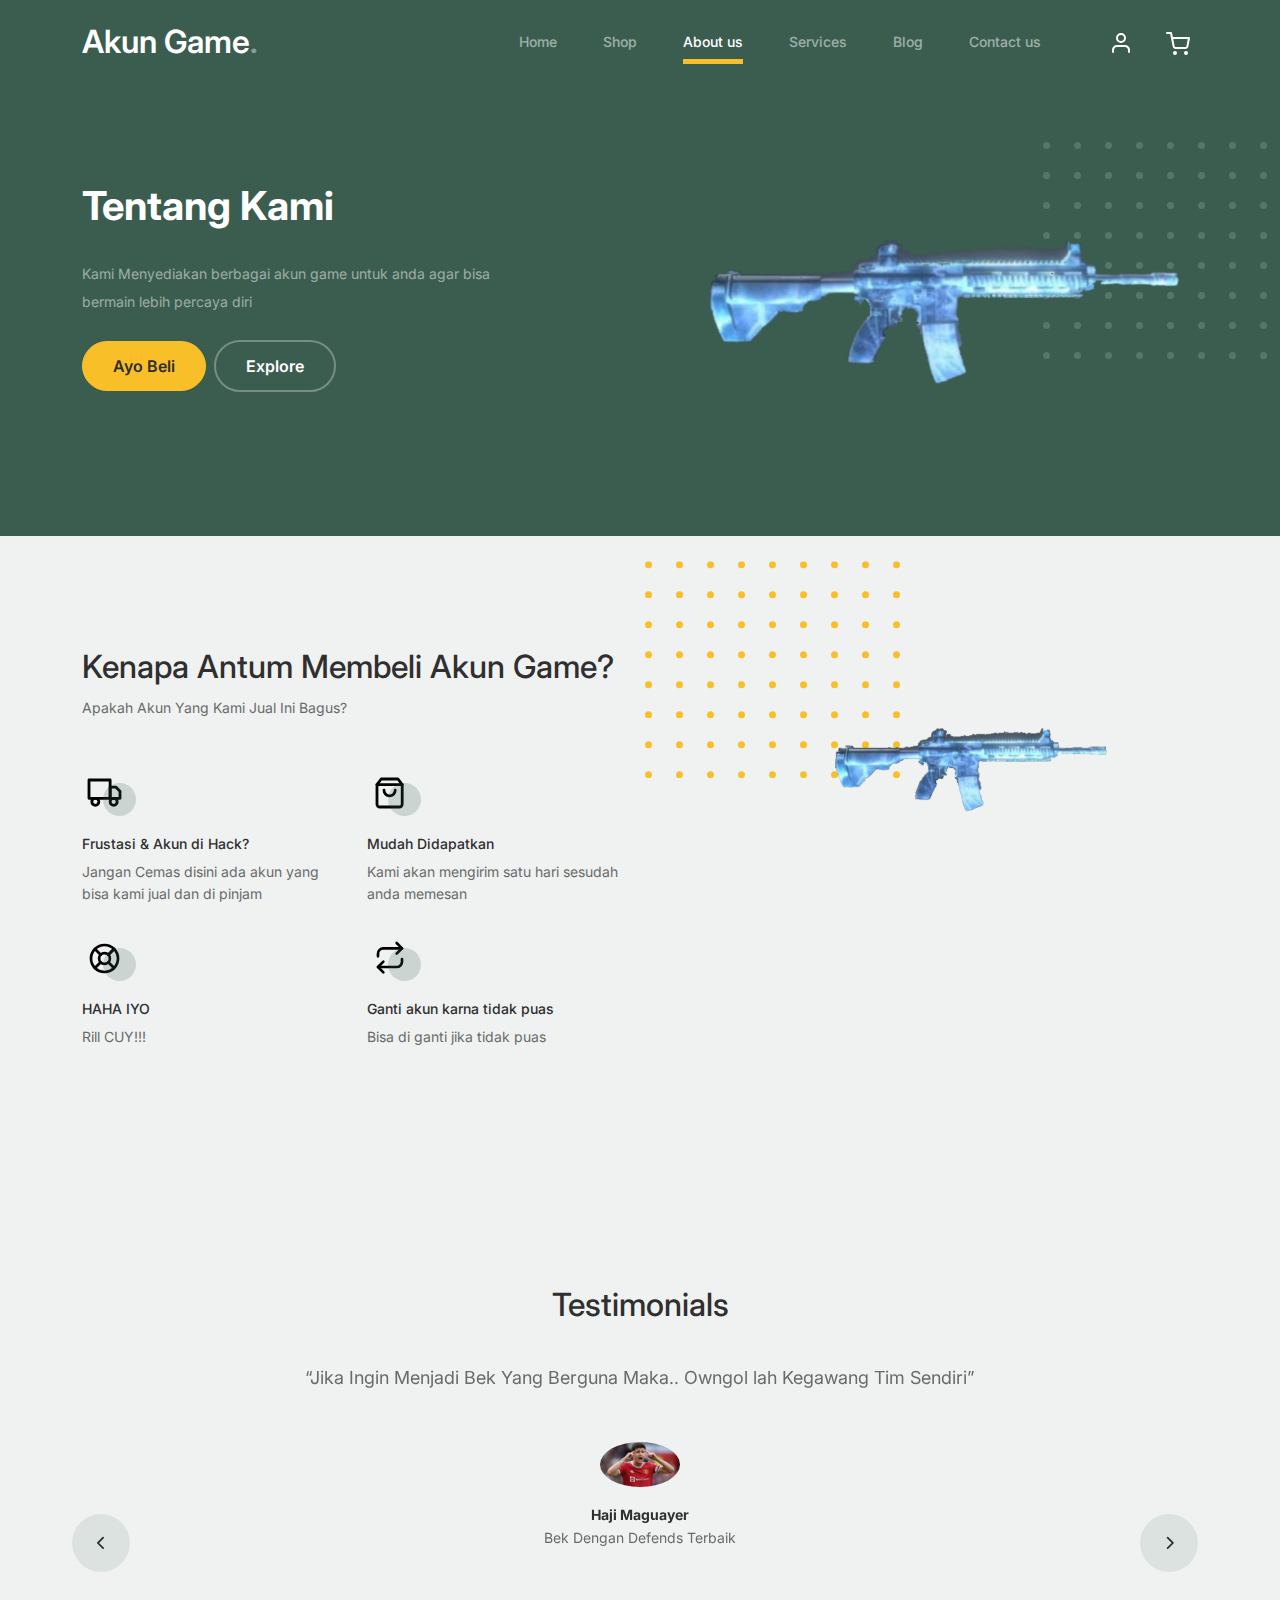
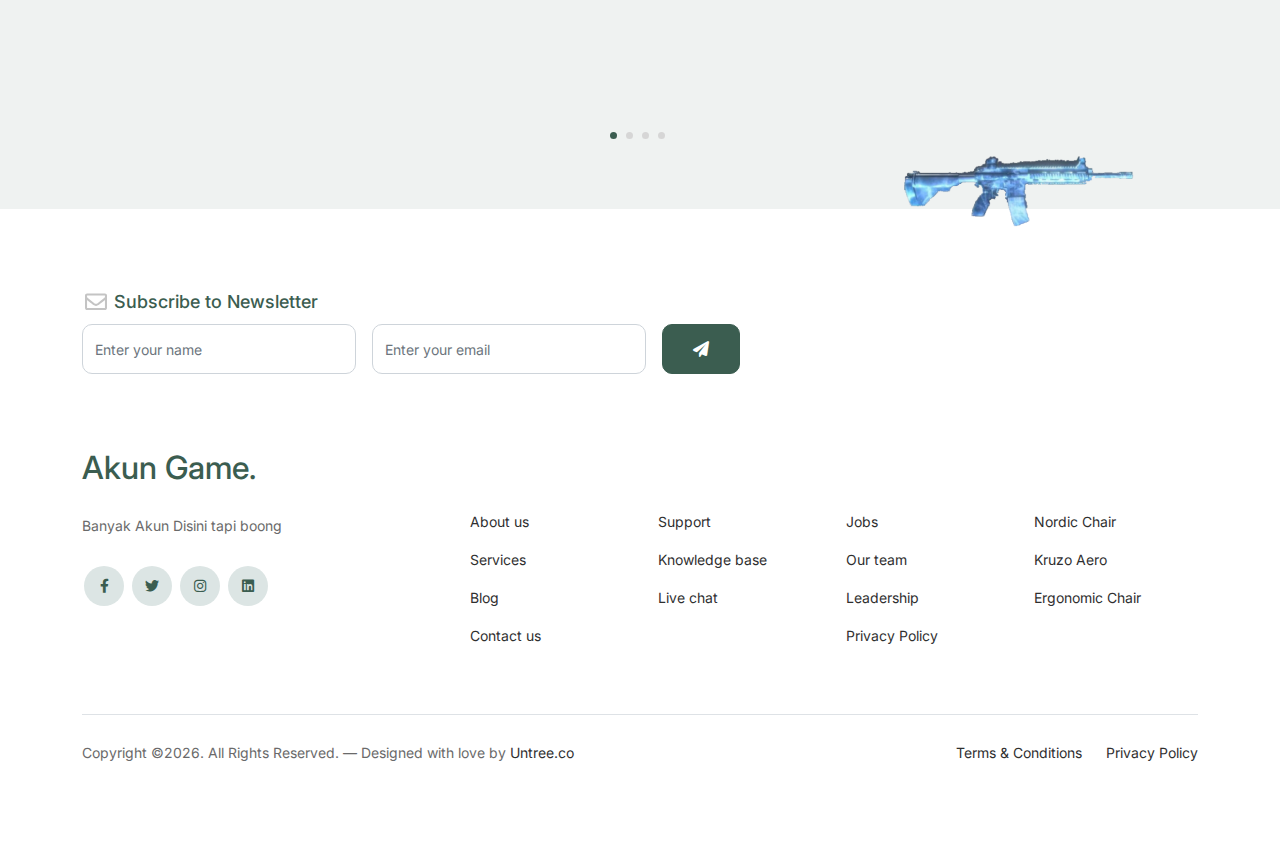
==== about.html @ 48ae6e5d "first commit" ====
<!-- /*
* Bootstrap 5
* Template Name: Furni
* Template Author: Untree.co
* Template URI: https://untree.co/
* License: https://creativecommons.org/licenses/by/3.0/
*/ -->
<!doctype html>
<html lang="en">
<head>
  <meta charset="utf-8">
  <meta name="viewport" content="width=device-width, initial-scale=1, shrink-to-fit=no">
  <meta name="author" content="Untree.co">
  <link rel="shortcut icon" href="Untitled-1.png">

  <meta name="description" content="" />
  <meta name="keywords" content="bootstrap, bootstrap4" />

		<!-- Bootstrap CSS -->
		<link href="css/bootstrap.min.css" rel="stylesheet">
		<link href="https://cdnjs.cloudflare.com/ajax/libs/font-awesome/6.0.0-beta3/css/all.min.css" rel="stylesheet">
		<link href="css/tiny-slider.css" rel="stylesheet">
		<link href="css/style.css" rel="stylesheet">
		<title>Banyak AKun DIsini</title>
	</head>

	<body>

		<!-- Start Header/Navigation -->
		<nav class="custom-navbar navbar navbar navbar-expand-md navbar-dark bg-dark" arial-label="Furni navigation bar">

			<div class="container">
				<a class="navbar-brand" href="index.html">Akun Game<span>.</span></a>

				<button class="navbar-toggler" type="button" data-bs-toggle="collapse" data-bs-target="#navbarsFurni" aria-controls="navbarsFurni" aria-expanded="false" aria-label="Toggle navigation">
					<span class="navbar-toggler-icon"></span>
				</button>

				<div class="collapse navbar-collapse" id="navbarsFurni">
					<ul class="custom-navbar-nav navbar-nav ms-auto mb-2 mb-md-0">
						<li class="nav-item ">
							<a class="nav-link" href="index.html">Home</a>
						</li>
						<li><a class="nav-link" href="shop.html">Shop</a></li>
						<li class="active"><a class="nav-link" href="about.html">About us</a></li>
						<li><a class="nav-link" href="services.html">Services</a></li>
						<li><a class="nav-link" href="blog.html">Blog</a></li>
						<li><a class="nav-link" href="contact.html">Contact us</a></li>
					</ul>

					<ul class="custom-navbar-cta navbar-nav mb-2 mb-md-0 ms-5">
						<li><a class="nav-link" href="#"><img src="images/user.svg"></a></li>
						<li><a class="nav-link" href="cart.html"><img src="images/cart.svg"></a></li>
					</ul>
				</div>
			</div>
				
		</nav>
		<!-- End Header/Navigation -->

		<!-- Start Hero Section -->
			<div class="hero">
				<div class="container">
					<div class="row justify-content-between">
						<div class="col-lg-5">
							<div class="intro-excerpt">
								<h1>Tentang Kami</h1>
								<p class="mb-4">Kami Menyediakan berbagai akun game untuk anda agar bisa bermain lebih percaya diri</p>
								<p><a href="" class="btn btn-secondary me-2">Ayo Beli</a><a href="#" class="btn btn-white-outline">Explore</a></p>
							</div>
						</div>
						<div class="col-lg-7">
							<div class="hero-img-wrap">
								<img src="images/Untitled-1.png" class="img-fluid">
							</div>
						</div>
					</div>
				</div>
			</div>
		<!-- End Hero Section -->

		<!-- Start Why Choose Us Section -->
		<div class="why-choose-section">
			<div class="container">
				<div class="row justify-content-between">
					<div class="col-lg-6">
						<h2 class="section-title">Kenapa Antum Membeli Akun Game?</h2>
						<p>Apakah Akun Yang Kami Jual Ini Bagus?</p>

						<div class="row my-5">
							<div class="col-6 col-md-6">
								<div class="feature">
									<div class="icon">
										<img src="images/truck.svg" alt="Image" class="imf-fluid">
									</div>
									<h3>Frustasi &amp; Akun di Hack?</h3>
									<p>Jangan Cemas disini ada akun yang bisa kami jual dan di pinjam</p>
								</div>
							</div>

							<div class="col-6 col-md-6">
								<div class="feature">
									<div class="icon">
										<img src="images/bag.svg" alt="Image" class="imf-fluid">
									</div>
									<h3>Mudah Didapatkan</h3>
									<p>Kami akan mengirim satu hari sesudah anda memesan</p>
								</div>
							</div>

							<div class="col-6 col-md-6">
								<div class="feature">
									<div class="icon">
										<img src="images/support.svg" alt="Image" class="imf-fluid">
									</div>
									<h3>HAHA IYO</h3>
									<p>Rill CUY!!!</p>
								</div>
							</div>

							<div class="col-6 col-md-6">
								<div class="feature">
									<div class="icon">
										<img src="images/return.svg" alt="Image" class="imf-fluid">
									</div>
									<h3>Ganti akun karna tidak puas</h3>
									<p>Bisa di ganti jika tidak puas</p>
								</div>
							</div>

						</div>
					</div>

					<div class="col-lg-5">
						<div class="img-wrap">
							<img src="images/Untitled-1.png" alt="Image" class="img-fluid">
						</div>
					</div>

				</div>
			</div>
		</div>
		<!-- End Why Choose Us Section -->
		

		<!-- Start Testimonial Slider -->
		<div class="testimonial-section">
			<div class="container">
				<div class="row">
					<div class="col-lg-7 mx-auto text-center">
						<h2 class="section-title">Testimonials</h2>
					</div>
				</div>

				<div class="row justify-content-center">
					<div class="col-lg-12">
						<div class="testimonial-slider-wrap text-center">

							<div id="testimonial-nav">
								<span class="prev" data-controls="prev"><span class="fa fa-chevron-left"></span></span>
								<span class="next" data-controls="next"><span class="fa fa-chevron-right"></span></span>
							</div>

							<div class="testimonial-slider">
								
								<div class="item">
									<div class="row justify-content-center">
										<div class="col-lg-8 mx-auto">

											<div class="testimonial-block text-center">
												<blockquote class="mb-5">
													<p>&ldquo;Jika Ingin Menjadi Bek Yang Berguna Maka.. Owngol lah Kegawang Tim Sendiri&rdquo;</p>
												</blockquote>

												<div class="author-info">
													<div class="author-pic">
														<img src="images/Haji Maguayer.jpg" alt="Maria Jones" class="img-fluid">
													</div>
													<h3 class="font-weight-bold">Haji Maguayer</h3>
													<span class="position d-block mb-3">Bek Dengan Defends Terbaik</span>
												</div>
											</div>

										</div>
									</div>
								</div> 
								<!-- END item -->

								<div class="item">
									<div class="row justify-content-center">
										<div class="col-lg-8 mx-auto">

											<div class="testimonial-block text-center">
												<blockquote class="mb-5">
													<p>&ldquo;Jadi lah Orang&rdquo;</p>
												</blockquote>

												<div class="author-info">
													<div class="author-pic">
														<img src="images/HI.jpg" alt="Maria Jones" class="img-fluid">
													</div>
													<h3 class="font-weight-bold">Rian</h3>
													<span class="position d-block mb-3">Urang Ibat</span>
												</div>
											</div>

										</div>
									</div>
								</div> 
								<!-- END item -->

								<div class="item">
									<div class="row justify-content-center">
										<div class="col-lg-8 mx-auto">

											<div class="testimonial-block text-center">
												<blockquote class="mb-5">
													<p>&ldquo;Turu Lah Jika Ngantuk&rdquo;</p>
												</blockquote>

												<div class="author-info">
													<div class="author-pic">
														<img src="images/GIpar.jpg" alt="Maria Jones" class="img-fluid">
													</div>
													<h3 class="font-weight-bold">Gipar</h3>
													<span class="position d-block mb-3">Jago main Mobile</span>
												</div>
											</div>

										</div>
									</div>
								</div> 
								<!-- END item -->
								
								<div class="item">
									<div class="row justify-content-center">
										<div class="col-lg-8 mx-auto">

											<div class="testimonial-block text-center">
												<blockquote class="mb-5">
													<p>&ldquo;Jika anda di tolak ingatlah orang ini&rdquo;</p>
												</blockquote>

												<div class="author-info">
													<div class="author-pic">
														<img src="images/Haji Hitler.jpg" alt="Maria Jones" class="img-fluid">
													</div>
													<h3 class="font-weight-bold">Hitle*</h3>
													<span class="position d-block mb-3">Penguasa eropa</span>
												</div>
											</div>

										</div>
									</div>
								</div> 
								<!-- END item -->


							</div>

						</div>
					</div>
				</div>
			</div>
		</div>
		<!-- End Testimonial Slider -->

		

		<!-- Start Footer Section -->
		<footer class="footer-section">
			<div class="container relative">

				<div class="sofa-img">
					<img src="images/Untitled-1.png" alt="Image" class="img-fluid">
				</div>

				<div class="row">
					<div class="col-lg-8">
						<div class="subscription-form">
							<h3 class="d-flex align-items-center"><span class="me-1"><img src="images/envelope-outline.svg" alt="Image" class="img-fluid"></span><span>Subscribe to Newsletter</span></h3>

							<form action="#" class="row g-3">
								<div class="col-auto">
									<input type="text" class="form-control" placeholder="Enter your name">
								</div>
								<div class="col-auto">
									<input type="email" class="form-control" placeholder="Enter your email">
								</div>
								<div class="col-auto">
									<button class="btn btn-primary">
										<span class="fa fa-paper-plane"></span>
									</button>
								</div>
							</form>

						</div>
					</div>
				</div>

				<div class="row g-5 mb-5">
					<div class="col-lg-4">
						<div class="mb-4 footer-logo-wrap"><a href="#" class="footer-logo">Akun Game<span>.</span></a></div>
						<p class="mb-4">Banyak Akun Disini tapi boong</p>

						<ul class="list-unstyled custom-social">
							<li><a href="#"><span class="fa fa-brands fa-facebook-f"></span></a></li>
							<li><a href="#"><span class="fa fa-brands fa-twitter"></span></a></li>
							<li><a href="#"><span class="fa fa-brands fa-instagram"></span></a></li>
							<li><a href="#"><span class="fa fa-brands fa-linkedin"></span></a></li>
						</ul>
					</div>

					<div class="col-lg-8">
						<div class="row links-wrap">
							<div class="col-6 col-sm-6 col-md-3">
								<ul class="list-unstyled">
									<li><a href="#">About us</a></li>
									<li><a href="#">Services</a></li>
									<li><a href="#">Blog</a></li>
									<li><a href="#">Contact us</a></li>
								</ul>
							</div>

							<div class="col-6 col-sm-6 col-md-3">
								<ul class="list-unstyled">
									<li><a href="#">Support</a></li>
									<li><a href="#">Knowledge base</a></li>
									<li><a href="#">Live chat</a></li>
								</ul>
							</div>

							<div class="col-6 col-sm-6 col-md-3">
								<ul class="list-unstyled">
									<li><a href="#">Jobs</a></li>
									<li><a href="#">Our team</a></li>
									<li><a href="#">Leadership</a></li>
									<li><a href="#">Privacy Policy</a></li>
								</ul>
							</div>

							<div class="col-6 col-sm-6 col-md-3">
								<ul class="list-unstyled">
									<li><a href="#">Nordic Chair</a></li>
									<li><a href="#">Kruzo Aero</a></li>
									<li><a href="#">Ergonomic Chair</a></li>
								</ul>
							</div>
						</div>
					</div>

				</div>

				<div class="border-top copyright">
					<div class="row pt-4">
						<div class="col-lg-6">
							<p class="mb-2 text-center text-lg-start">Copyright &copy;<script>document.write(new Date().getFullYear());</script>. All Rights Reserved. &mdash; Designed with love by <a href="https://untree.co">Untree.co</a> <!-- License information: https://untree.co/license/ -->
            </p>
						</div>

						<div class="col-lg-6 text-center text-lg-end">
							<ul class="list-unstyled d-inline-flex ms-auto">
								<li class="me-4"><a href="#">Terms &amp; Conditions</a></li>
								<li><a href="#">Privacy Policy</a></li>
							</ul>
						</div>

					</div>
				</div>

			</div>
		</footer>
		<!-- End Footer Section -->	


		<script src="js/bootstrap.bundle.min.js"></script>
		<script src="js/tiny-slider.js"></script>
		<script src="js/custom.js"></script>
	</body>

</html>
---- css/tiny-slider.css ----
.tns-outer{padding:0 !important}.tns-outer [hidden]{display:none !important}.tns-outer [aria-controls],.tns-outer [data-action]{cursor:pointer}.tns-slider{-webkit-transition:all 0s;-moz-transition:all 0s;transition:all 0s}.tns-slider>.tns-item{-webkit-box-sizing:border-box;-moz-box-sizing:border-box;box-sizing:border-box}.tns-horizontal.tns-subpixel{white-space:nowrap}.tns-horizontal.tns-subpixel>.tns-item{display:inline-block;vertical-align:top;white-space:normal}.tns-horizontal.tns-no-subpixel:after{content:'';display:table;clear:both}.tns-horizontal.tns-no-subpixel>.tns-item{float:left}.tns-horizontal.tns-carousel.tns-no-subpixel>.tns-item{margin-right:-100%}.tns-no-calc{position:relative;left:0}.tns-gallery{position:relative;left:0;min-height:1px}.tns-gallery>.tns-item{position:absolute;left:-100%;-webkit-transition:transform 0s, opacity 0s;-moz-transition:transform 0s, opacity 0s;transition:transform 0s, opacity 0s}.tns-gallery>.tns-slide-active{position:relative;left:auto !important}.tns-gallery>.tns-moving{-webkit-transition:all 0.25s;-moz-transition:all 0.25s;transition:all 0.25s}.tns-autowidth{display:inline-block}.tns-lazy-img{-webkit-transition:opacity 0.6s;-moz-transition:opacity 0.6s;transition:opacity 0.6s;opacity:0.6}.tns-lazy-img.tns-complete{opacity:1}.tns-ah{-webkit-transition:height 0s;-moz-transition:height 0s;transition:height 0s}.tns-ovh{overflow:hidden}.tns-visually-hidden{position:absolute;left:-10000em}.tns-transparent{opacity:0;visibility:hidden}.tns-fadeIn{opacity:1;filter:alpha(opacity=100);z-index:0}.tns-normal,.tns-fadeOut{opacity:0;filter:alpha(opacity=0);z-index:-1}.tns-vpfix{white-space:nowrap}.tns-vpfix>div,.tns-vpfix>li{display:inline-block}.tns-t-subp2{margin:0 auto;width:310px;position:relative;height:10px;overflow:hidden}.tns-t-ct{width:2333.3333333%;width:-webkit-calc(100% * 70 / 3);width:-moz-calc(100% * 70 / 3);width:calc(100% * 70 / 3);position:absolute;right:0}.tns-t-ct:after{content:'';display:table;clear:both}.tns-t-ct>div{width:1.4285714%;width:-webkit-calc(100% / 70);width:-moz-calc(100% / 70);width:calc(100% / 70);height:10px;float:left}

/*# sourceMappingURL=sourcemaps/tiny-slider.css.map */
---- css/style.css ----
/*
* Template Name: UntreeStore
* Template Author: Untree.co
* Author URI: https://untree.co/
* License: https://creativecommons.org/licenses/by/3.0/
*/
@import url("https://fonts.googleapis.com/css2?family=Inter:wght@400;500;600;700;800&display=swap");
body {
  overflow-x: hidden;
  position: relative; }

body {
  font-family: "Inter", sans-serif;
  font-weight: 400;
  line-height: 28px;
  color: #6a6a6a;
  font-size: 14px;
  background-color: #eff2f1; }

a {
  text-decoration: none;
  -webkit-transition: .3s all ease;
  -o-transition: .3s all ease;
  transition: .3s all ease;
  color: #2f2f2f;
  text-decoration: underline; }
  a:hover {
    color: #2f2f2f;
    text-decoration: none; }
  a.more {
    font-weight: 600; }

.custom-navbar {
  background: #3b5d50 !important;
  padding-top: 20px;
  padding-bottom: 20px; }
  .custom-navbar .navbar-brand {
    font-size: 32px;
    font-weight: 600; }
    .custom-navbar .navbar-brand > span {
      opacity: .4; }
  .custom-navbar .navbar-toggler {
    border-color: transparent; }
    .custom-navbar .navbar-toggler:active, .custom-navbar .navbar-toggler:focus {
      -webkit-box-shadow: none;
      box-shadow: none;
      outline: none; }
  @media (min-width: 992px) {
    .custom-navbar .custom-navbar-nav li {
      margin-left: 15px;
      margin-right: 15px; } }
  .custom-navbar .custom-navbar-nav li a {
    font-weight: 500;
    color: #ffffff !important;
    opacity: .5;
    -webkit-transition: .3s all ease;
    -o-transition: .3s all ease;
    transition: .3s all ease;
    position: relative; }
    @media (min-width: 768px) {
      .custom-navbar .custom-navbar-nav li a:before {
        content: "";
        position: absolute;
        bottom: 0;
        left: 8px;
        right: 8px;
        background: #f9bf29;
        height: 5px;
        opacity: 1;
        visibility: visible;
        width: 0;
        -webkit-transition: .15s all ease-out;
        -o-transition: .15s all ease-out;
        transition: .15s all ease-out; } }
    .custom-navbar .custom-navbar-nav li a:hover {
      opacity: 1; }
      .custom-navbar .custom-navbar-nav li a:hover:before {
        width: calc(100% - 16px); }
  .custom-navbar .custom-navbar-nav li.active a {
    opacity: 1; }
    .custom-navbar .custom-navbar-nav li.active a:before {
      width: calc(100% - 16px); }
  .custom-navbar .custom-navbar-cta {
    margin-left: 0 !important;
    -webkit-box-orient: horizontal;
    -webkit-box-direction: normal;
    -ms-flex-direction: row;
    flex-direction: row; }
    @media (min-width: 768px) {
      .custom-navbar .custom-navbar-cta {
        margin-left: 40px !important; } }
    .custom-navbar .custom-navbar-cta li {
      margin-left: 0px;
      margin-right: 0px; }
      .custom-navbar .custom-navbar-cta li:first-child {
        margin-right: 20px; }

.hero {
  background: #3b5d50;
  padding: calc(4rem - 30px) 0 0rem 0; }
  @media (min-width: 768px) {
    .hero {
      padding: calc(4rem - 30px) 0 4rem 0; } }
  @media (min-width: 992px) {
    .hero {
      padding: calc(8rem - 30px) 0 8rem 0; } }
  .hero .intro-excerpt {
    position: relative;
    z-index: 4; }
    @media (min-width: 992px) {
      .hero .intro-excerpt {
        max-width: 450px; } }
  .hero h1 {
    font-weight: 700;
    color: #ffffff;
    margin-bottom: 30px; }
    @media (min-width: 1400px) {
      .hero h1 {
        font-size: 54px; } }
  .hero p {
    color: rgba(255, 255, 255, 0.5);
    margin-botom: 30px; }
  .hero .hero-img-wrap {
    position: relative; }
    .hero .hero-img-wrap img {
      position: relative;
      top: 0px;
      right: 0px;
      z-index: 2;
      max-width: 780px;
      left: -20px; }
      @media (min-width: 768px) {
        .hero .hero-img-wrap img {
          right: 0px;
          left: -100px; } }
      @media (min-width: 992px) {
        .hero .hero-img-wrap img {
          left: 0px;
          top: -80px;
          position: absolute;
          right: -50px; } }
      @media (min-width: 1200px) {
        .hero .hero-img-wrap img {
          left: 0px;
          top: -80px;
          right: -100px; } }
    .hero .hero-img-wrap:after {
      content: "";
      position: absolute;
      width: 255px;
      height: 217px;
      background-image: url("../images/dots-light.svg");
      background-size: contain;
      background-repeat: no-repeat;
      right: -100px;
      top: -0px; }
      @media (min-width: 1200px) {
        .hero .hero-img-wrap:after {
          top: -40px; } }

.btn {
  font-weight: 600;
  padding: 12px 30px;
  border-radius: 30px;
  color: #ffffff;
  background: #2f2f2f;
  border-color: #2f2f2f; }
  .btn:hover {
    color: #ffffff;
    background: #222222;
    border-color: #222222; }
  .btn:active, .btn:focus {
    outline: none !important;
    -webkit-box-shadow: none;
    box-shadow: none; }
  .btn.btn-primary {
    background: #3b5d50;
    border-color: #3b5d50; }
    .btn.btn-primary:hover {
      background: #314d43;
      border-color: #314d43; }
  .btn.btn-secondary {
    color: #2f2f2f;
    background: #f9bf29;
    border-color: #f9bf29; }
    .btn.btn-secondary:hover {
      background: #f8b810;
      border-color: #f8b810; }
  .btn.btn-white-outline {
    background: transparent;
    border-width: 2px;
    border-color: rgba(255, 255, 255, 0.3); }
    .btn.btn-white-outline:hover {
      border-color: white;
      color: #ffffff; }

.section-title {
  color: #2f2f2f; }

.product-section {
  padding: 7rem 0; }
  .product-section .product-item {
    text-align: center;
    text-decoration: none;
    display: block;
    position: relative;
    padding-bottom: 50px;
    cursor: pointer; }
    .product-section .product-item .product-thumbnail {
      margin-bottom: 30px;

      min-width: 300px;
      height: 200px;

      position: relative;
      top: 0;
      -webkit-transition: .3s all ease;
      -o-transition: .3s all ease;
      transition: .3s all ease; }
    .product-section .product-item h3 {
      font-weight: 600;
      font-size: 16px; }
    .product-section .product-item strong {
      font-weight: 800 !important;
      font-size: 18px !important; }
    .product-section .product-item h3, .product-section .product-item strong {
      color: #2f2f2f;
      text-decoration: none; }
    .product-section .product-item .icon-cross {
      position: absolute;
      width: 35px;
      height: 35px;
      display: inline-block;
      background: #2f2f2f;
      bottom: 15px;
      left: 50%;
      -webkit-transform: translateX(-50%);
      -ms-transform: translateX(-50%);
      transform: translateX(-50%);
      margin-bottom: -17.5px;
      border-radius: 50%;
      opacity: 0;
      visibility: hidden;
      -webkit-transition: .3s all ease;
      -o-transition: .3s all ease;
      transition: .3s all ease; }
      .product-section .product-item .icon-cross img {
        position: absolute;
        left: 50%;
        top: 50%;
        -webkit-transform: translate(-50%, -50%);
        -ms-transform: translate(-50%, -50%);
        transform: translate(-50%, -50%); }
    .product-section .product-item:before {
      bottom: 0;
      left: 0;
      right: 0;
      position: absolute;
      content: "";
      background: #dce5e4;
      height: 0%;
      z-index: -1;
      border-radius: 10px;
      -webkit-transition: .3s all ease;
      -o-transition: .3s all ease;
      transition: .3s all ease; }
    .product-section .product-item:hover .product-thumbnail {
      top: -25px; }
    .product-section .product-item:hover .icon-cross {
      bottom: 0;
      opacity: 1;
      visibility: visible; }
    .product-section .product-item:hover:before {
      height: 70%; }

.why-choose-section {
  padding: 7rem 0; }
  .why-choose-section .img-wrap {
    position: relative; }
    .why-choose-section .img-wrap:before {
      position: absolute;
      content: "";
      width: 255px;
      height: 217px;
      background-image: url("../images/dots-yellow.svg");
      background-repeat: no-repeat;
      background-size: contain;
      -webkit-transform: translate(-40%, -40%);
      -ms-transform: translate(-40%, -40%);
      transform: translate(-40%, -40%);
      z-index: -1; }
    .why-choose-section .img-wrap img {
      border-radius: 20px; }

.feature {
  margin-bottom: 30px; }
  .feature .icon {
    display: inline-block;
    position: relative;
    margin-bottom: 20px; }
    .feature .icon:before {
      content: "";
      width: 33px;
      height: 33px;
      position: absolute;
      background: rgba(59, 93, 80, 0.2);
      border-radius: 50%;
      right: -8px;
      bottom: 0; }
  .feature h3 {
    font-size: 14px;
    color: #2f2f2f; }
  .feature p {
    font-size: 14px;
    line-height: 22px;
    color: #6a6a6a; }

.we-help-section {
  padding: 7rem 0; }
  .we-help-section .imgs-grid {
    display: -ms-grid;
    display: grid;
    -ms-grid-columns: (1fr)[27];
    grid-template-columns: repeat(27, 1fr);
    position: relative; }
    .we-help-section .imgs-grid:before {
      position: absolute;
      content: "";
      width: 255px;
      height: 217px;
      background-image: url("../images/dots-green.svg");
      background-size: contain;
      background-repeat: no-repeat;
      -webkit-transform: translate(-40%, -40%);
      -ms-transform: translate(-40%, -40%);
      transform: translate(-40%, -40%);
      z-index: -1; }
    .we-help-section .imgs-grid .grid {
      position: relative; }
      .we-help-section .imgs-grid .grid img {
        border-radius: 20px;
        max-width: 100%; }
      .we-help-section .imgs-grid .grid.grid-1 {
        -ms-grid-column: 1;
        -ms-grid-column-span: 18;
        grid-column: 1 / span 18;
        -ms-grid-row: 1;
        -ms-grid-row-span: 27;
        grid-row: 1 / span 27; }
      .we-help-section .imgs-grid .grid.grid-2 {
        -ms-grid-column: 19;
        -ms-grid-column-span: 27;
        grid-column: 19 / span 27;
        -ms-grid-row: 1;
        -ms-grid-row-span: 5;
        grid-row: 1 / span 5;
        padding-left: 20px; }
      .we-help-section .imgs-grid .grid.grid-3 {
        -ms-grid-column: 14;
        -ms-grid-column-span: 16;
        grid-column: 14 / span 16;
        -ms-grid-row: 6;
        -ms-grid-row-span: 27;
        grid-row: 6 / span 27;
        padding-top: 20px; }

.custom-list {
  width: 100%; }
  .custom-list li {
    display: inline-block;
    width: calc(50% - 20px);
    margin-bottom: 12px;
    line-height: 1.5;
    position: relative;
    padding-left: 20px; }
    .custom-list li:before {
      content: "";
      width: 8px;
      height: 8px;
      border-radius: 50%;
      border: 2px solid #3b5d50;
      position: absolute;
      left: 0;
      top: 8px; }

.popular-product {
  padding: 0 0 7rem 0; }
  .popular-product .product-item-sm h3 {
    font-size: 14px;
    font-weight: 700;
    color: #2f2f2f; }
  .popular-product .product-item-sm a {
    text-decoration: none;
    color: #2f2f2f;
    -webkit-transition: .3s all ease;
    -o-transition: .3s all ease;
    transition: .3s all ease; }
    .popular-product .product-item-sm a:hover {
      color: rgba(47, 47, 47, 0.5); }
  .popular-product .product-item-sm p {
    line-height: 1.4;
    margin-bottom: 10px;
    font-size: 14px; }
  .popular-product .product-item-sm .thumbnail {
    margin-right: 10px;
    -webkit-box-flex: 0;
    -ms-flex: 0 0 120px;
    flex: 0 0 120px;
    position: relative; }
    .popular-product .product-item-sm .thumbnail:before {
      content: "";
      position: absolute;
      border-radius: 20px;
      background: #dce5e4;
      width: 98px;
      height: 98px;
      top: 50%;
      left: 50%;
      -webkit-transform: translate(-50%, -50%);
      -ms-transform: translate(-50%, -50%);
      transform: translate(-50%, -50%);
      z-index: -1; }

.testimonial-section {
  padding: 3rem 0 7rem 0; }

.testimonial-slider-wrap {
  position: relative; }
  .testimonial-slider-wrap .tns-inner {
    padding-top: 30px; }
  .testimonial-slider-wrap .item .testimonial-block blockquote {
    font-size: 16px; }
    @media (min-width: 768px) {
      .testimonial-slider-wrap .item .testimonial-block blockquote {
        line-height: 32px;
        font-size: 18px; } }
  .testimonial-slider-wrap .item .testimonial-block .author-info .author-pic {
    margin-bottom: 20px; }
    .testimonial-slider-wrap .item .testimonial-block .author-info .author-pic img {
      max-width: 80px;
      border-radius: 50%; }
  .testimonial-slider-wrap .item .testimonial-block .author-info h3 {
    font-size: 14px;
    font-weight: 700;
    color: #2f2f2f;
    margin-bottom: 0; }
  .testimonial-slider-wrap #testimonial-nav {
    position: absolute;
    top: 50%;
    z-index: 99;
    width: 100%;
    display: none; }
    @media (min-width: 768px) {
      .testimonial-slider-wrap #testimonial-nav {
        display: block; } }
    .testimonial-slider-wrap #testimonial-nav > span {
      cursor: pointer;
      position: absolute;
      width: 58px;
      height: 58px;
      line-height: 58px;
      border-radius: 50%;
      background: rgba(59, 93, 80, 0.1);
      color: #2f2f2f;
      -webkit-transition: .3s all ease;
      -o-transition: .3s all ease;
      transition: .3s all ease; }
      .testimonial-slider-wrap #testimonial-nav > span:hover {
        background: #3b5d50;
        color: #ffffff; }
    .testimonial-slider-wrap #testimonial-nav .prev {
      left: -10px; }
    .testimonial-slider-wrap #testimonial-nav .next {
      right: 0; }
  .testimonial-slider-wrap .tns-nav {
    position: absolute;
    bottom: -50px;
    left: 50%;
    -webkit-transform: translateX(-50%);
    -ms-transform: translateX(-50%);
    transform: translateX(-50%); }
    .testimonial-slider-wrap .tns-nav button {
      background: none;
      border: none;
      display: inline-block;
      position: relative;
      width: 0 !important;
      height: 7px !important;
      margin: 2px; }
      .testimonial-slider-wrap .tns-nav button:active, .testimonial-slider-wrap .tns-nav button:focus, .testimonial-slider-wrap .tns-nav button:hover {
        outline: none;
        -webkit-box-shadow: none;
        box-shadow: none;
        background: none; }
      .testimonial-slider-wrap .tns-nav button:before {
        display: block;
        width: 7px;
        height: 7px;
        left: 0;
        top: 0;
        position: absolute;
        content: "";
        border-radius: 50%;
        -webkit-transition: .3s all ease;
        -o-transition: .3s all ease;
        transition: .3s all ease;
        background-color: #d6d6d6; }
      .testimonial-slider-wrap .tns-nav button:hover:before, .testimonial-slider-wrap .tns-nav button.tns-nav-active:before {
        background-color: #3b5d50; }

.before-footer-section {
  padding: 7rem 0 12rem 0 !important; }

.blog-section {
  padding: 7rem 0 12rem 0; }
  .blog-section .post-entry a {
    text-decoration: none; }
  .blog-section .post-entry .post-thumbnail {
    display: block;
    margin-bottom: 20px; }
    .blog-section .post-entry .post-thumbnail img {
      border-radius: 20px;
      -webkit-transition: .3s all ease;
      -o-transition: .3s all ease;
      transition: .3s all ease; }
  .blog-section .post-entry .post-content-entry {
    padding-left: 15px;
    padding-right: 15px; }
    .blog-section .post-entry .post-content-entry h3 {
      font-size: 16px;
      margin-bottom: 0;
      font-weight: 600;
      margin-bottom: 7px; }
    .blog-section .post-entry .post-content-entry .meta {
      font-size: 14px; }
      .blog-section .post-entry .post-content-entry .meta a {
        font-weight: 600; }
  .blog-section .post-entry:hover .post-thumbnail img, .blog-section .post-entry:focus .post-thumbnail img {
    opacity: .7; }

.footer-section {
  padding: 80px 0;
  background: #ffffff; }
  .footer-section .relative {
    position: relative; }
  .footer-section a {
    text-decoration: none;
    color: #2f2f2f;
    -webkit-transition: .3s all ease;
    -o-transition: .3s all ease;
    transition: .3s all ease; }
    .footer-section a:hover {
      color: rgba(47, 47, 47, 0.5); }
  .footer-section .subscription-form {
    margin-bottom: 40px;
    position: relative;
    z-index: 2;
    margin-top: 100px; }
    @media (min-width: 992px) {
      .footer-section .subscription-form {
        margin-top: 0px;
        margin-bottom: 80px; } }
    .footer-section .subscription-form h3 {
      font-size: 18px;
      font-weight: 500;
      color: #3b5d50; }
    .footer-section .subscription-form .form-control {
      height: 50px;
      border-radius: 10px;
      font-family: "Inter", sans-serif; }
      .footer-section .subscription-form .form-control:active, .footer-section .subscription-form .form-control:focus {
        outline: none;
        -webkit-box-shadow: none;
        box-shadow: none;
        border-color: #3b5d50;
        -webkit-box-shadow: 0 1px 4px 0 rgba(0, 0, 0, 0.2);
        box-shadow: 0 1px 4px 0 rgba(0, 0, 0, 0.2); }
      .footer-section .subscription-form .form-control::-webkit-input-placeholder {
        font-size: 14px; }
      .footer-section .subscription-form .form-control::-moz-placeholder {
        font-size: 14px; }
      .footer-section .subscription-form .form-control:-ms-input-placeholder {
        font-size: 14px; }
      .footer-section .subscription-form .form-control:-moz-placeholder {
        font-size: 14px; }
    .footer-section .subscription-form .btn {
      border-radius: 10px !important; }
  .footer-section .sofa-img {
    position: absolute;
    top: -200px;
    z-index: 1;
    right: 0; }
    .footer-section .sofa-img img {
      max-width: 380px; }
  .footer-section .links-wrap {
    margin-top: 0px; }
    @media (min-width: 992px) {
      .footer-section .links-wrap {
        margin-top: 54px; } }
    .footer-section .links-wrap ul li {
      margin-bottom: 10px; }
  .footer-section .footer-logo-wrap .footer-logo {
    font-size: 32px;
    font-weight: 500;
    text-decoration: none;
    color: #3b5d50; }
  .footer-section .custom-social li {
    margin: 2px;
    display: inline-block; }
    .footer-section .custom-social li a {
      width: 40px;
      height: 40px;
      text-align: center;
      line-height: 40px;
      display: inline-block;
      background: #dce5e4;
      color: #3b5d50;
      border-radius: 50%; }
      .footer-section .custom-social li a:hover {
        background: #3b5d50;
        color: #ffffff; }
  .footer-section .border-top {
    border-color: #dce5e4; }
    .footer-section .border-top.copyright {
      font-size: 14px !important; }

.untree_co-section {
  padding: 7rem 0; }

.form-control {
  height: 50px;
  border-radius: 10px;
  font-family: "Inter", sans-serif; }
  .form-control:active, .form-control:focus {
    outline: none;
    -webkit-box-shadow: none;
    box-shadow: none;
    border-color: #3b5d50;
    -webkit-box-shadow: 0 1px 4px 0 rgba(0, 0, 0, 0.2);
    box-shadow: 0 1px 4px 0 rgba(0, 0, 0, 0.2); }
  .form-control::-webkit-input-placeholder {
    font-size: 14px; }
  .form-control::-moz-placeholder {
    font-size: 14px; }
  .form-control:-ms-input-placeholder {
    font-size: 14px; }
  .form-control:-moz-placeholder {
    font-size: 14px; }

.service {
  line-height: 1.5; }
  .service .service-icon {
    border-radius: 10px;
    -webkit-box-flex: 0;
    -ms-flex: 0 0 50px;
    flex: 0 0 50px;
    height: 50px;
    line-height: 50px;
    text-align: center;
    background: #3b5d50;
    margin-right: 20px;
    color: #ffffff; }

textarea {
  height: auto !important; }

.site-blocks-table {
  overflow: auto; }
  .site-blocks-table .product-thumbnail {
    width: 200px; }
  .site-blocks-table .btn {
    padding: 2px 10px; }
  .site-blocks-table thead th {
    padding: 30px;
    text-align: center;
    border-width: 0px !important;
    vertical-align: middle;
    color: rgba(0, 0, 0, 0.8);
    font-size: 18px; }
  .site-blocks-table td {
    padding: 20px;
    text-align: center;
    vertical-align: middle;
    color: rgba(0, 0, 0, 0.8); }
  .site-blocks-table tbody tr:first-child td {
    border-top: 1px solid #3b5d50 !important; }
  .site-blocks-table .btn {
    background: none !important;
    color: #000000;
    border: none;
    height: auto !important; }

.site-block-order-table th {
  border-top: none !important;
  border-bottom-width: 1px !important; }

.site-block-order-table td, .site-block-order-table th {
  color: #000000; }

.couponcode-wrap input {
  border-radius: 10px !important; }

.text-primary {
  color: #3b5d50 !important; }

.thankyou-icon {
  position: relative;
  color: #3b5d50; }
  .thankyou-icon:before {
    position: absolute;
    content: "";
    width: 50px;
    height: 50px;
    border-radius: 50%;
    background: rgba(59, 93, 80, 0.2); }
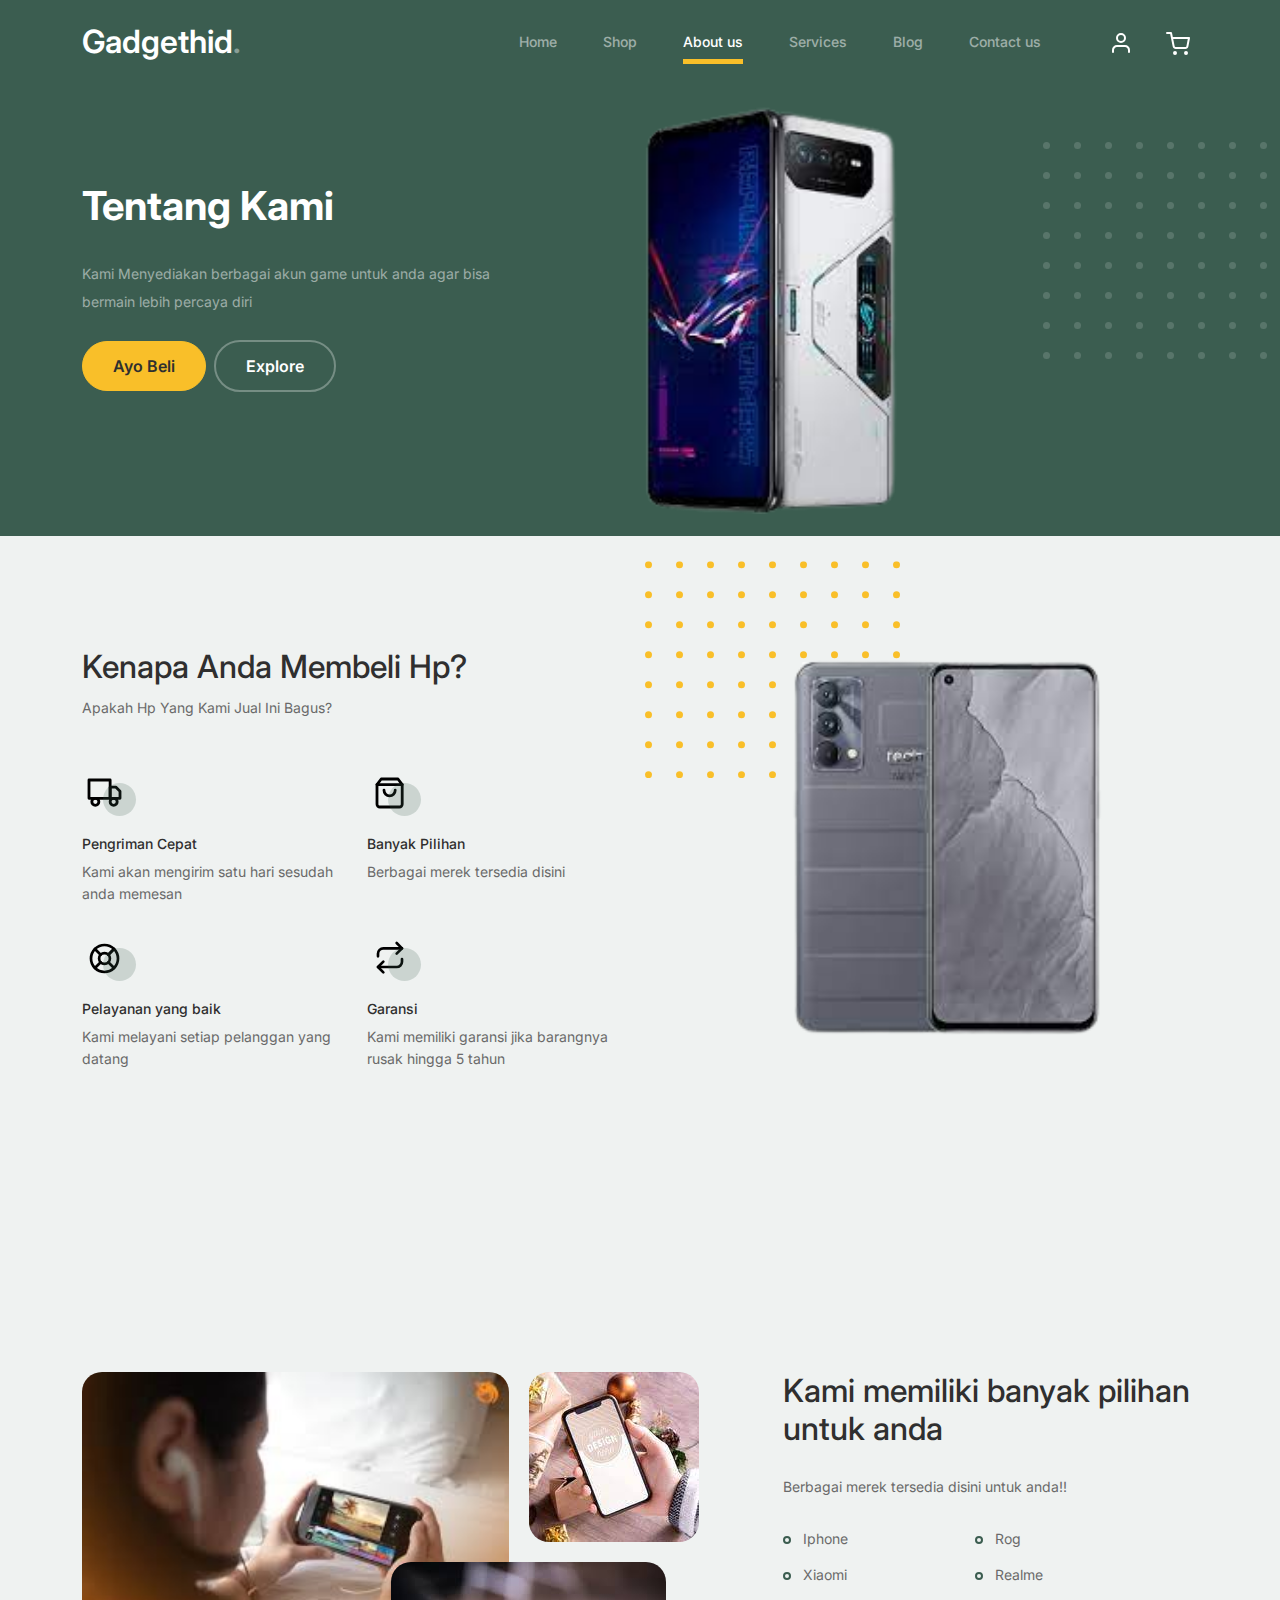
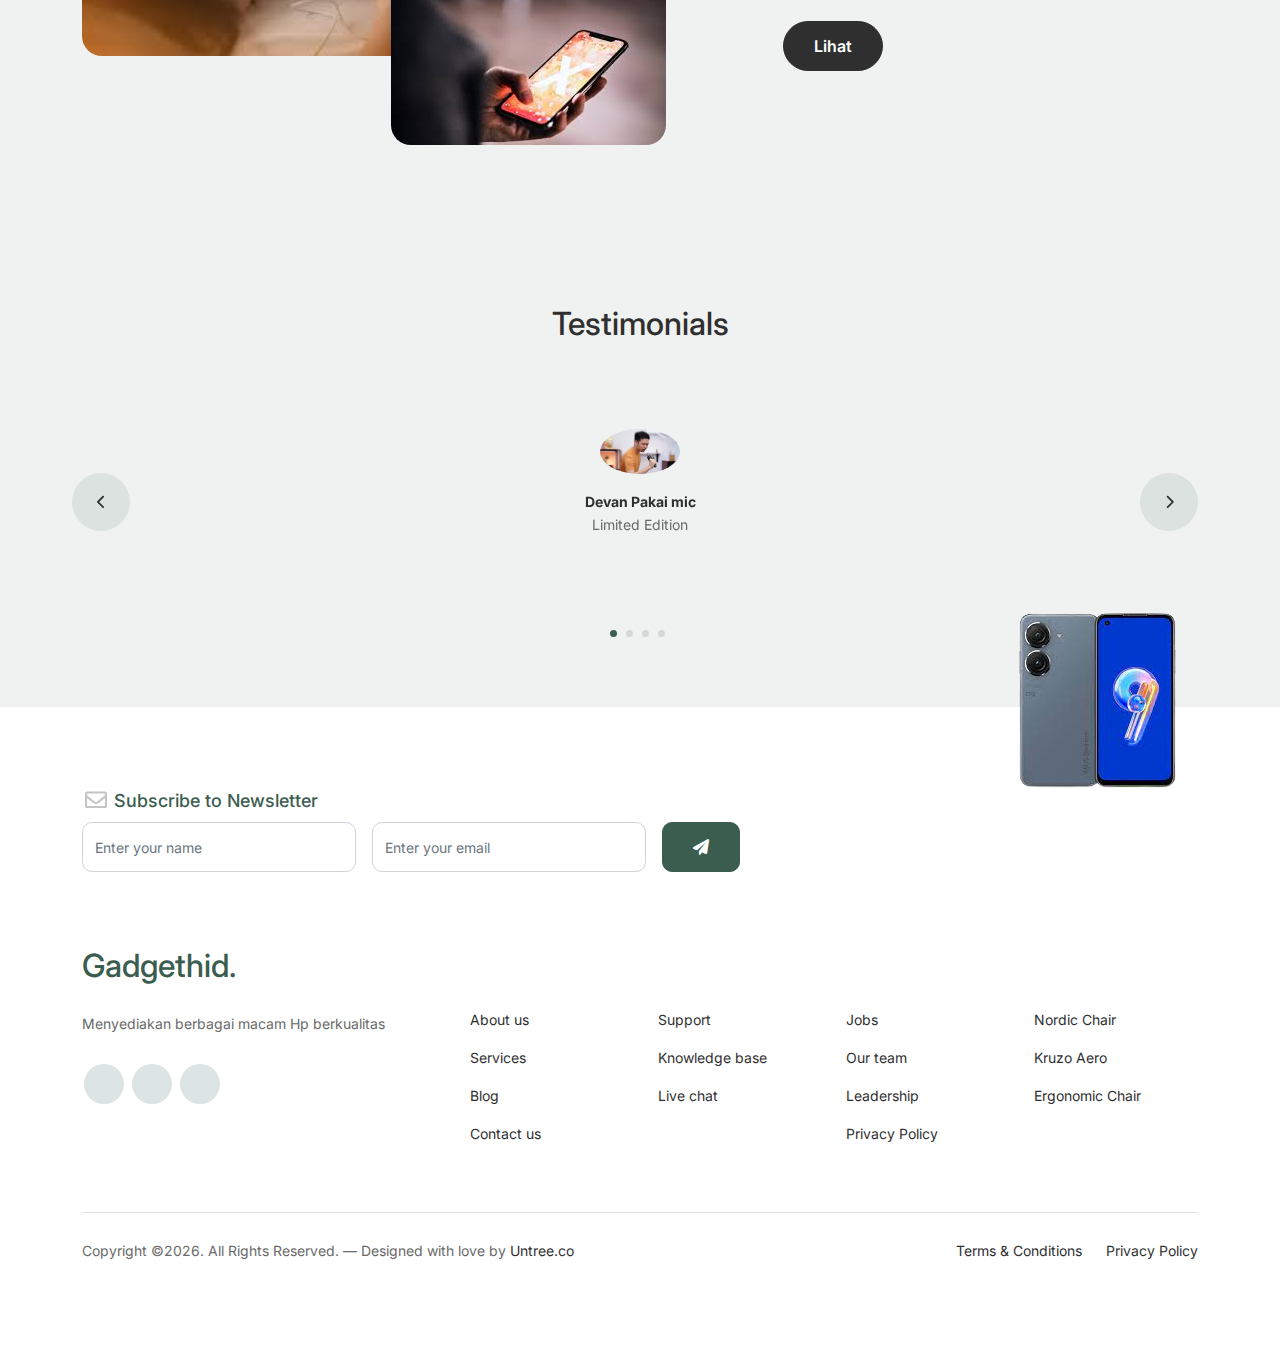
==== commit 2d3e7705: "modified: about.html" ====
--- a/about.html
+++ b/about.html
@@ -11,7 +11,7 @@
   <meta charset="utf-8">
   <meta name="viewport" content="width=device-width, initial-scale=1, shrink-to-fit=no">
   <meta name="author" content="Untree.co">
-  <link rel="shortcut icon" href="Untitled-1.png">
+  <link rel="shortcut icon" href="logo_gadget-removebg-preview.png">
 
   <meta name="description" content="" />
   <meta name="keywords" content="bootstrap, bootstrap4" />
@@ -21,7 +21,7 @@
 		<link href="https://cdnjs.cloudflare.com/ajax/libs/font-awesome/6.0.0-beta3/css/all.min.css" rel="stylesheet">
 		<link href="css/tiny-slider.css" rel="stylesheet">
 		<link href="css/style.css" rel="stylesheet">
-		<title>Banyak AKun DIsini</title>
+		<title>Gadgethid</title>
 	</head>
 
 	<body>
@@ -30,7 +30,7 @@
 		<nav class="custom-navbar navbar navbar navbar-expand-md navbar-dark bg-dark" arial-label="Furni navigation bar">
 
 			<div class="container">
-				<a class="navbar-brand" href="index.html">Akun Game<span>.</span></a>
+				<a class="navbar-brand" href="index.html">Gadgethid<span>.</span></a>
 
 				<button class="navbar-toggler" type="button" data-bs-toggle="collapse" data-bs-target="#navbarsFurni" aria-controls="navbarsFurni" aria-expanded="false" aria-label="Toggle navigation">
 					<span class="navbar-toggler-icon"></span>
@@ -71,7 +71,7 @@
 						</div>
 						<div class="col-lg-7">
 							<div class="hero-img-wrap">
-								<img src="images/Untitled-1.png" class="img-fluid">
+								<img src="images/rog_6_pro_2-removebg-preview.png" width="440px" class="img-fluid">
 							</div>
 						</div>
 					</div>
@@ -84,8 +84,8 @@
 			<div class="container">
 				<div class="row justify-content-between">
 					<div class="col-lg-6">
-						<h2 class="section-title">Kenapa Antum Membeli Akun Game?</h2>
-						<p>Apakah Akun Yang Kami Jual Ini Bagus?</p>
+						<h2 class="section-title">Kenapa Anda Membeli Hp?</h2>
+						<p>Apakah Hp Yang Kami Jual Ini Bagus?</p>
 
 						<div class="row my-5">
 							<div class="col-6 col-md-6">
@@ -93,8 +93,8 @@
 									<div class="icon">
 										<img src="images/truck.svg" alt="Image" class="imf-fluid">
 									</div>
-									<h3>Frustasi &amp; Akun di Hack?</h3>
-									<p>Jangan Cemas disini ada akun yang bisa kami jual dan di pinjam</p>
+									<h3>Pengriman Cepat</h3>
+									<p>Kami akan mengirim satu hari sesudah anda memesan</p>
 								</div>
 							</div>
 
@@ -103,8 +103,8 @@
 									<div class="icon">
 										<img src="images/bag.svg" alt="Image" class="imf-fluid">
 									</div>
-									<h3>Mudah Didapatkan</h3>
-									<p>Kami akan mengirim satu hari sesudah anda memesan</p>
+									<h3>Banyak Pilihan</h3>
+									<p>Berbagai merek tersedia disini</p>
 								</div>
 							</div>
 
@@ -113,8 +113,8 @@
 									<div class="icon">
 										<img src="images/support.svg" alt="Image" class="imf-fluid">
 									</div>
-									<h3>HAHA IYO</h3>
-									<p>Rill CUY!!!</p>
+									<h3>Pelayanan yang baik</h3>
+									<p>Kami melayani setiap pelanggan yang datang</p>
 								</div>
 							</div>
 
@@ -123,8 +123,8 @@
 									<div class="icon">
 										<img src="images/return.svg" alt="Image" class="imf-fluid">
 									</div>
-									<h3>Ganti akun karna tidak puas</h3>
-									<p>Bisa di ganti jika tidak puas</p>
+									<h3>Garansi</h3>
+									<p>Kami memiliki garansi jika barangnya rusak hingga 5 tahun</p>
 								</div>
 							</div>
 
@@ -133,7 +133,7 @@
 
 					<div class="col-lg-5">
 						<div class="img-wrap">
-							<img src="images/Untitled-1.png" alt="Image" class="img-fluid">
+							<img src="images/Realme_gt_master-removebg-preview.png" width="400px" alt="Image" class="img-fluid">
 						</div>
 					</div>
 
@@ -141,7 +141,33 @@
 			</div>
 		</div>
 		<!-- End Why Choose Us Section -->
-		
+		<!-- Start We Help Section -->
+		<div class="we-help-section">
+			<div class="container">
+				<div class="row justify-content-between">
+					<div class="col-lg-7 mb-5 mb-lg-0">
+						<div class="imgs-grid">
+							<div class="grid grid-1"><img src="images/orang megang 2.jfif" width="800px" alt="Untree.co"></div>
+							<div class="grid grid-2"><img src="images/orang megang 1.jfif" alt="Untree.co"></div>
+							<div class="grid grid-3"><img src="images/orang megang 3.jfif" alt="Untree.co"></div>
+						</div>
+					</div>
+					<div class="col-lg-5 ps-lg-5">
+						<h2 class="section-title mb-4">Kami memiliki banyak pilihan untuk anda </h2>
+						<p>Berbagai merek tersedia disini untuk anda!!</p>
+
+						<ul class="list-unstyled custom-list my-4">
+							<li>Iphone</li>
+							<li>Rog</li>
+							<li>Xiaomi</li>
+							<li>Realme</li>
+						</ul>
+						<p><a herf="#" class="btn">Lihat</a></p>
+					</div>
+				</div>
+			</div>
+		</div>
+		<!-- End We Help Section -->
 
 		<!-- Start Testimonial Slider -->
 		<div class="testimonial-section">
@@ -169,15 +195,15 @@
 
 											<div class="testimonial-block text-center">
 												<blockquote class="mb-5">
-													<p>&ldquo;Jika Ingin Menjadi Bek Yang Berguna Maka.. Owngol lah Kegawang Tim Sendiri&rdquo;</p>
+													<p></p>
 												</blockquote>
 
 												<div class="author-info">
 													<div class="author-pic">
-														<img src="images/Haji Maguayer.jpg" alt="Maria Jones" class="img-fluid">
+														<img src="images/devan pakai  mic.jpg" alt="Maria Jones" class="img-fluid">
 													</div>
-													<h3 class="font-weight-bold">Haji Maguayer</h3>
-													<span class="position d-block mb-3">Bek Dengan Defends Terbaik</span>
+													<h3 class="font-weight-bold">Devan Pakai mic</h3>
+													<span class="position d-block mb-3">Limited Edition</span>
 												</div>
 											</div>
 
@@ -192,15 +218,15 @@
 
 											<div class="testimonial-block text-center">
 												<blockquote class="mb-5">
-													<p>&ldquo;Jadi lah Orang&rdquo;</p>
+													<p></p>
 												</blockquote>
 
 												<div class="author-info">
 													<div class="author-pic">
-														<img src="images/HI.jpg" alt="Maria Jones" class="img-fluid">
+														<img src="images/eno bening 8bit.jfif" alt="Maria Jones" class="img-fluid">
 													</div>
-													<h3 class="font-weight-bold">Rian</h3>
-													<span class="position d-block mb-3">Urang Ibat</span>
+													<h3 class="font-weight-bold">Eno Bening Meledak</h3>
+													<span class="position d-block mb-3">Jangan Main Api</span>
 												</div>
 											</div>
 
@@ -215,15 +241,15 @@
 
 											<div class="testimonial-block text-center">
 												<blockquote class="mb-5">
-													<p>&ldquo;Turu Lah Jika Ngantuk&rdquo;</p>
+													<p></p>
 												</blockquote>
 
 												<div class="author-info">
 													<div class="author-pic">
-														<img src="images/GIpar.jpg" alt="Maria Jones" class="img-fluid">
+														<img src="images/mr ironi.jfif" alt="Maria Jones" class="img-fluid">
 													</div>
-													<h3 class="font-weight-bold">Gipar</h3>
-													<span class="position d-block mb-3">Jago main Mobile</span>
+													<h3 class="font-weight-bold">Mr.Ironi</h3>
+													<span class="position d-block mb-3">Beda Dari Yang lain</span>
 												</div>
 											</div>
 
@@ -238,15 +264,15 @@
 
 											<div class="testimonial-block text-center">
 												<blockquote class="mb-5">
-													<p>&ldquo;Jika anda di tolak ingatlah orang ini&rdquo;</p>
+													<p></p>
 												</blockquote>
 
 												<div class="author-info">
 													<div class="author-pic">
-														<img src="images/Haji Hitler.jpg" alt="Maria Jones" class="img-fluid">
+														<img src="images/Devan Anime.jpeg" alt="Maria Jones" class="img-fluid">
 													</div>
-													<h3 class="font-weight-bold">Hitle*</h3>
-													<span class="position d-block mb-3">Penguasa eropa</span>
+													<h3 class="font-weight-bold">Devan Anime</h3>
+													<span class="position d-block mb-3">Sugoii/Subarashi</span>
 												</div>
 											</div>
 
@@ -255,7 +281,6 @@
 								</div> 
 								<!-- END item -->
 
-
 							</div>
 
 						</div>
@@ -264,15 +289,13 @@
 			</div>
 		</div>
 		<!-- End Testimonial Slider -->
-
-		
 
 		<!-- Start Footer Section -->
 		<footer class="footer-section">
 			<div class="container relative">
 
 				<div class="sofa-img">
-					<img src="images/Untitled-1.png" alt="Image" class="img-fluid">
+					<img src="images/asus_zenfone-removebg-preview.png" alt="Image" class="img-fluid">
 				</div>
 
 				<div class="row">
@@ -300,14 +323,13 @@
 
 				<div class="row g-5 mb-5">
 					<div class="col-lg-4">
-						<div class="mb-4 footer-logo-wrap"><a href="#" class="footer-logo">Akun Game<span>.</span></a></div>
-						<p class="mb-4">Banyak Akun Disini tapi boong</p>
+						<div class="mb-4 footer-logo-wrap"><a href="#" class="footer-logo">Gadgethid<span>.</span></a></div>
+						<p class="mb-4">Menyediakan berbagai macam Hp berkualitas</p>
 
 						<ul class="list-unstyled custom-social">
-							<li><a href="#"><span class="fa fa-brands fa-facebook-f"></span></a></li>
-							<li><a href="#"><span class="fa fa-brands fa-twitter"></span></a></li>
-							<li><a href="#"><span class="fa fa-brands fa-instagram"></span></a></li>
-							<li><a href="#"><span class="fa fa-brands fa-linkedin"></span></a></li>
+							<li><a href="#"><span class="https://www.facebook.com/rohid.nawar/ fa fa-brands fa-fb"></span></a></li>
+							<li><a href="#"><span class="https://wa.me/628972706565/?text=Hallo fa fa-brands fa-wa"></span></a></li>
+							<li><a href="#"><span class="https://www.instagram.com/rohidannawar18/ fa fa-brands fa-ig"></span></a></li>
 						</ul>
 					</div>
 
--- a/css/style.css
+++ b/css/style.css
@@ -208,10 +208,7 @@
     cursor: pointer; }
     .product-section .product-item .product-thumbnail {
       margin-bottom: 30px;
-
       min-width: 300px;
-      height: 200px;
-
       position: relative;
       top: 0;
       -webkit-transition: .3s all ease;
@@ -328,7 +325,7 @@
       content: "";
       width: 255px;
       height: 217px;
-      background-image: url("../images/dots-green.svg");
+      background-image: url("/images/dots-black.svg");
       background-size: contain;
       background-repeat: no-repeat;
       -webkit-transform: translate(-40%, -40%);
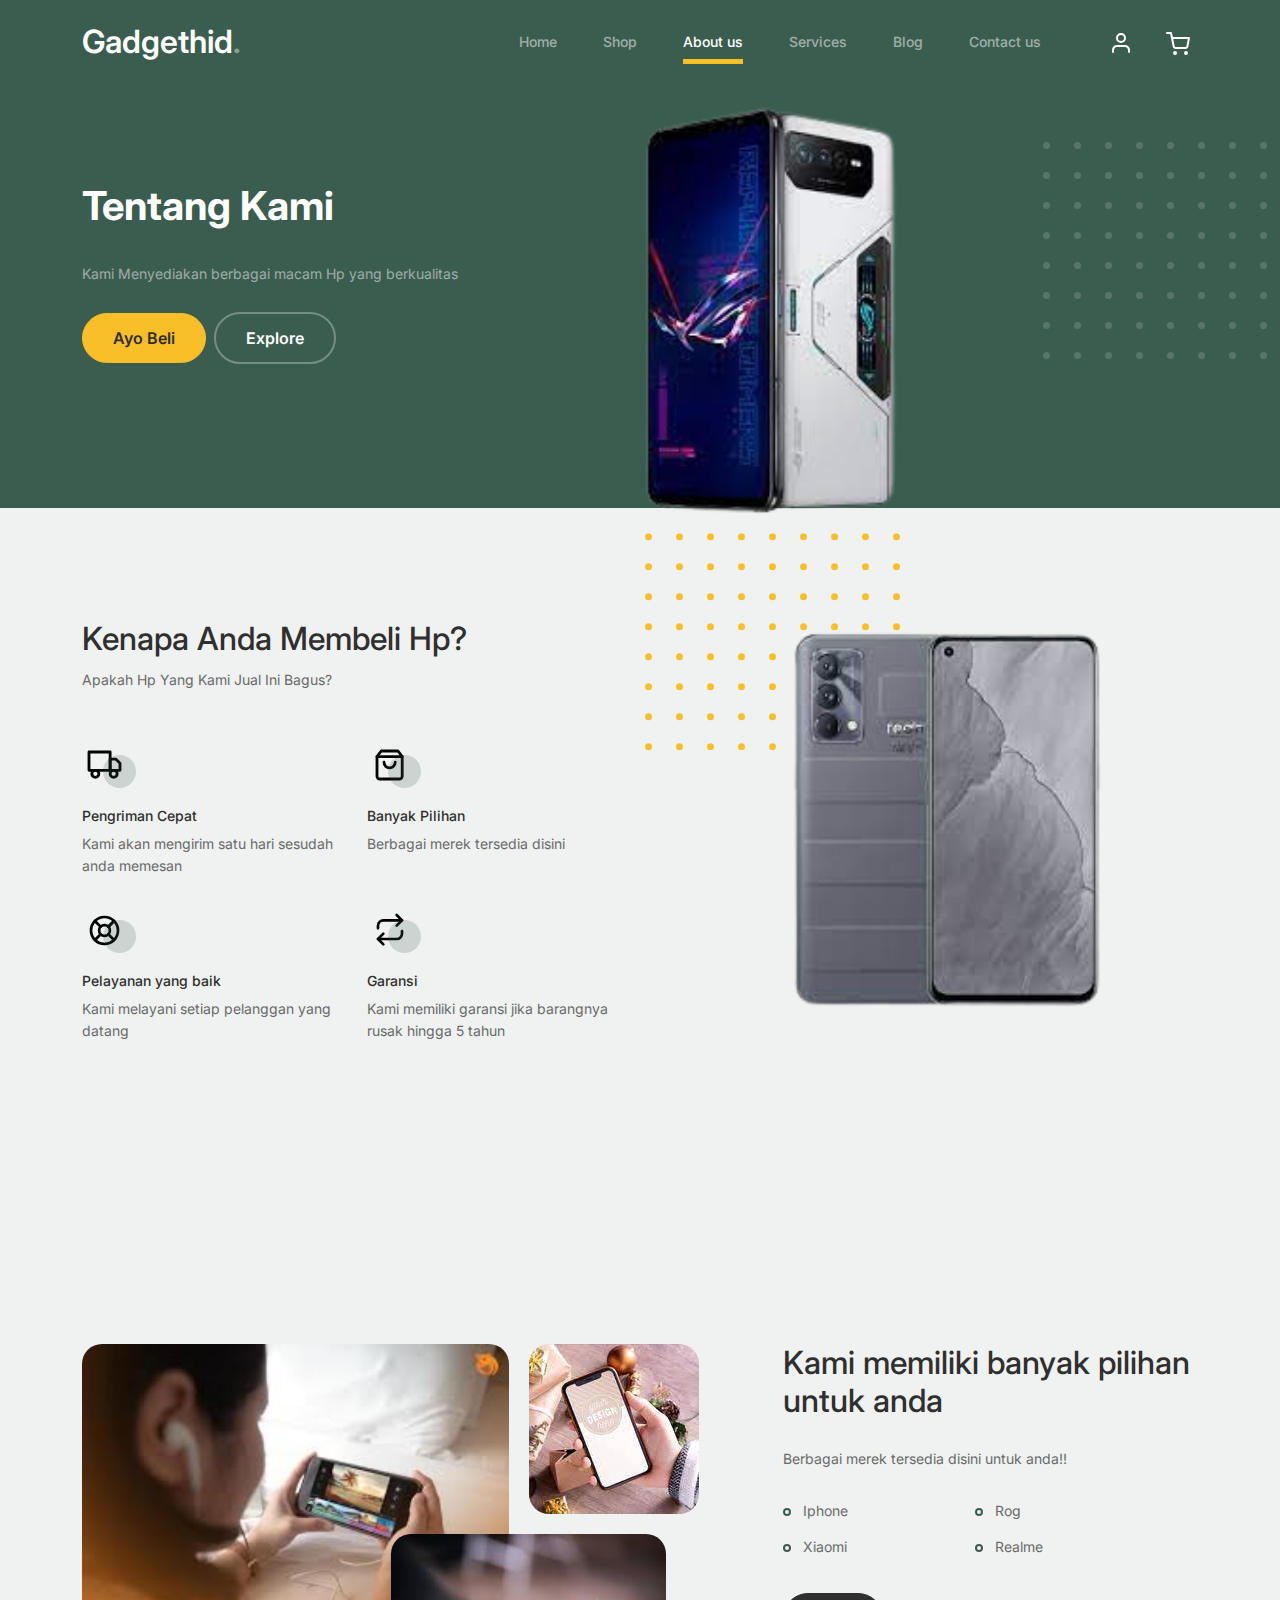
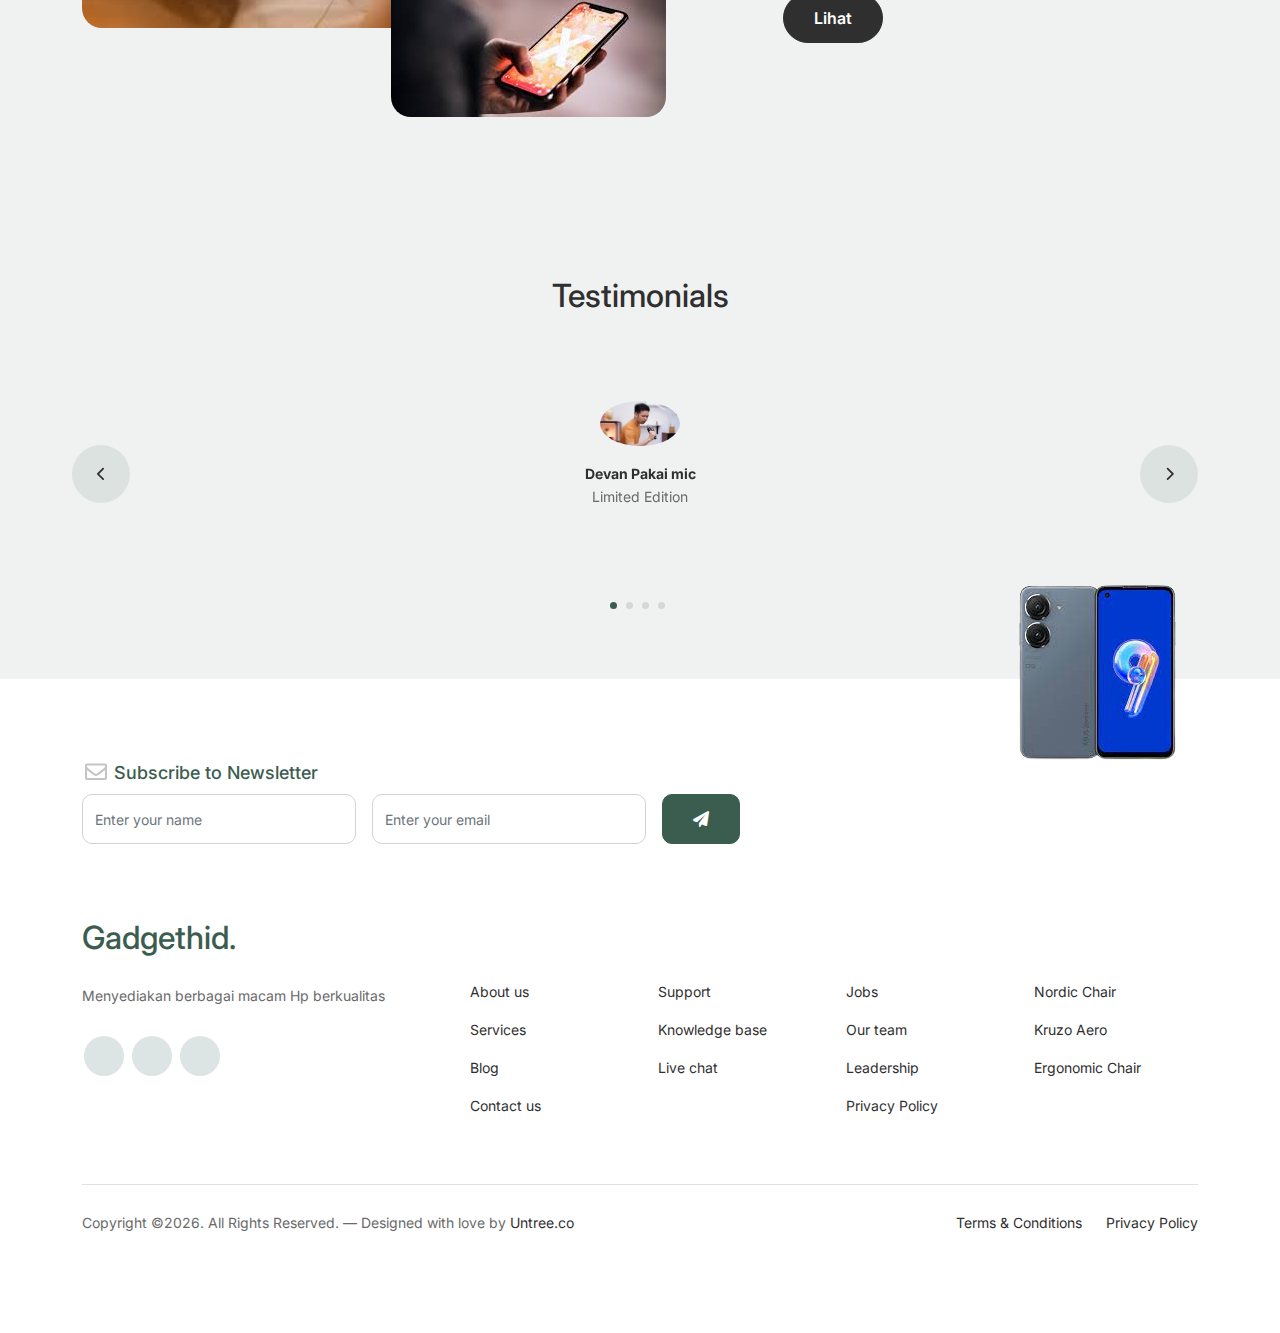
==== commit 75d47a57: "modified:  about.html" ====
--- a/about.html
+++ b/about.html
@@ -65,7 +65,7 @@
 						<div class="col-lg-5">
 							<div class="intro-excerpt">
 								<h1>Tentang Kami</h1>
-								<p class="mb-4">Kami Menyediakan berbagai akun game untuk anda agar bisa bermain lebih percaya diri</p>
+								<p class="mb-4">Kami Menyediakan berbagai macam Hp yang berkualitas</p>
 								<p><a href="" class="btn btn-secondary me-2">Ayo Beli</a><a href="#" class="btn btn-white-outline">Explore</a></p>
 							</div>
 						</div>
